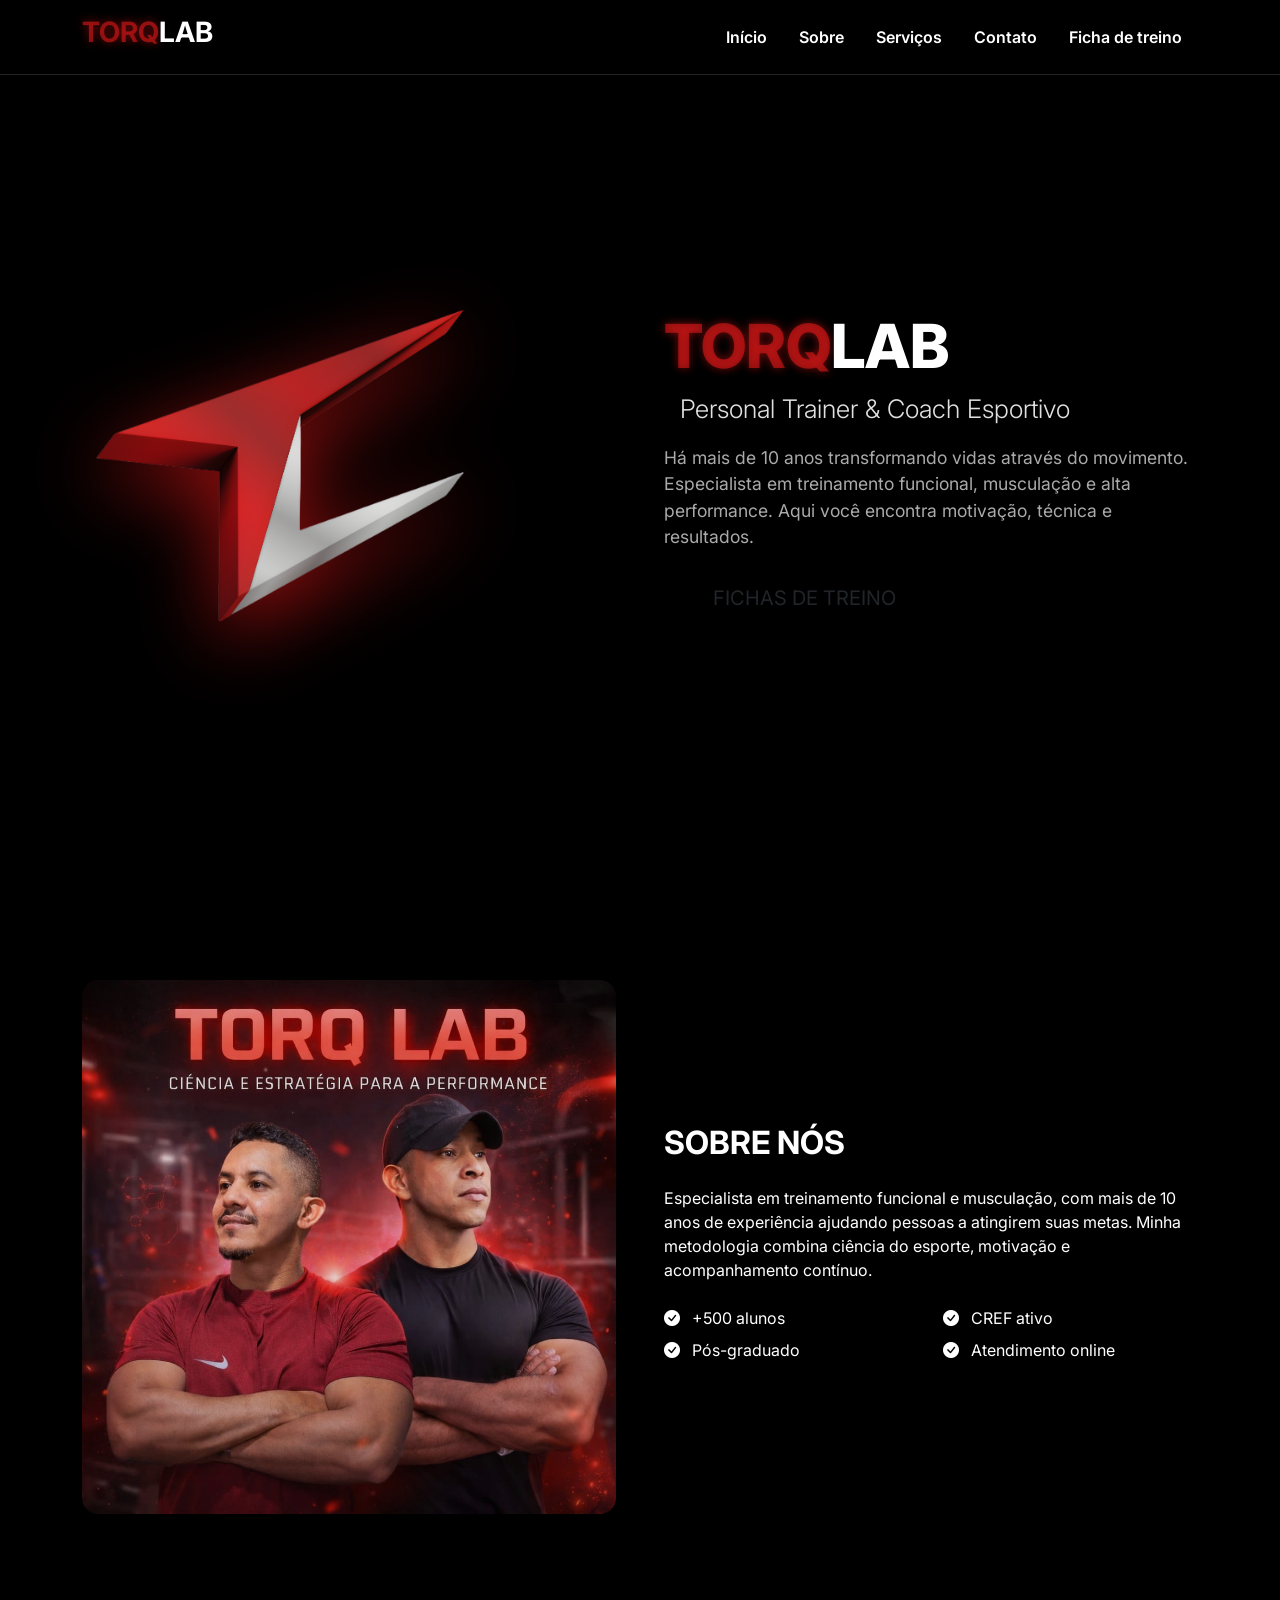
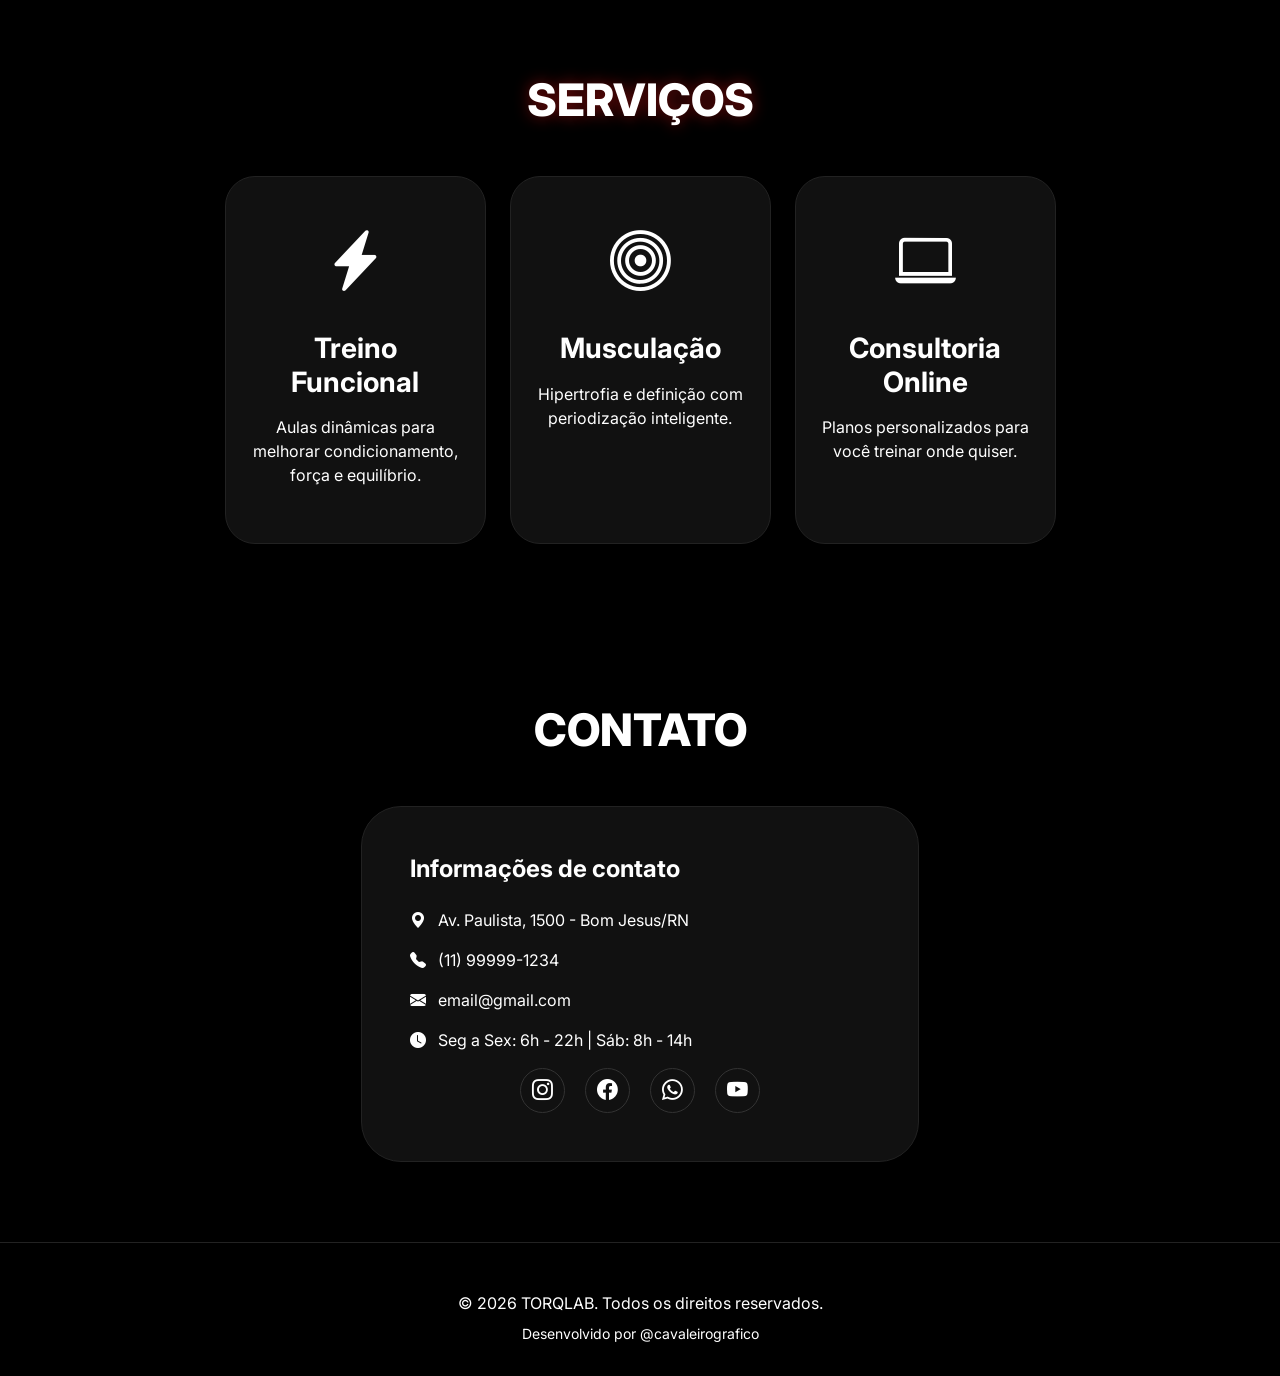
==== index.html @ caa06df1 "Aprimorando design" ====
<!DOCTYPE html>
<html lang="pt-BR">

<head>
  <meta charset="UTF-8">
  <meta name="viewport" content="width=device-width, initial-scale=1.0">
  <title>TORQ LAB | Ciêcia e estrategia para a peformance</title>

  <link rel="icon" href="logopng.png" type="image/png" />
  <link href="https://cdn.jsdelivr.net/npm/bootstrap@5.3.2/dist/css/bootstrap.min.css" rel="stylesheet" />
  <link rel="stylesheet" href="https://cdn.jsdelivr.net/npm/bootstrap-icons@1.10.0/font/bootstrap-icons.css">
  <link href="https://fonts.googleapis.com/css2?family=Inter:wght@400;600;700;800&display=swap" rel="stylesheet">
  <link rel="stylesheet" href="style.css">
</head>

<body>

  <!-- Navbar -->
  <nav class="navbar navbar-expand-lg fixed-top" data-bs-theme="dark">
    <div class="container">
      <h3 class="fw-bold" href="#"><span style="color:  rgba(255, 30, 30, 0.507); text-shadow: 0 0 10px rgba(255, 24, 24, 0.459);">TORQ</span>LAB</h3>
      <button class="navbar-toggler" type="button" data-bs-toggle="collapse" data-bs-target="#navbarNav" style="color: white;">
        <span class="navbar-toggler-icon"></span>
      </button>
      <div class="collapse navbar-collapse" id="navbarNav">
        <ul class="navbar-nav ms-auto">
          <li class="nav-item"><a class="nav-link" href="#home">Início</a></li>
          <li class="nav-item"><a class="nav-link" href="#sobre">Sobre</a></li>
          <li class="nav-item"><a class="nav-link" href="#servicos">Serviços</a></li>
          <li class="nav-item"><a class="nav-link" href="#contato">Contato</a></li>
          <li class="nav-item"><a class="nav-link" href="#Fichas">Ficha de treino</a></li>
        </ul>
      </div>
    </div>
  </nav>

  <!-- Header -->
  <section id="home" class="hero-personal">
    <div class="container">
      <div class="row align-items-center g-5">
        <div class="col-md-6 text-center text-md-start">
          <div class="foto-container">
            <img src="logopng.png" alt="Logo TorqLab" class="logo">
          </div>
        </div>
        <div class="col-md-6">
          <h1><span style="color:  rgba(255, 30, 30, 0.507); text-shadow: 0 0 10px rgba(255, 24, 24, 0.459);">TORQ</span>LAB</h1>
          <p class="lead">Personal Trainer & Coach Esportivo</p>
          <p class="bio">
            Há mais de 10 anos transformando vidas através do movimento.
            Especialista em treinamento funcional, musculação e alta performance.
            Aqui você encontra motivação, técnica e resultados.
          </p>
          <div class="d-flex flex-column flex-sm-row gap-3">
            <a href="#sobre" class="btn btn-vermelho btn-lg px-5 py-3">FICHAS DE TREINO</a>
          </div>
        </div>
      </div>
    </div>
  </section>

  <!-- Sobre -->
  <section id="sobre">
    <div class="container">
      <div class="row align-items-center g-5">
        <div class="col-md-6">
          <img
            src="personals.jpg"
            alt="Treino" class="img-fluid rounded-4" style="filter: brightness(0.9);">
        </div>
        <div class="col-md-6">
          <h2 class="fw-bold mb-4">SOBRE NÓS</h2>
          <p class="mb-4">Especialista em treinamento funcional e musculação, com mais de 10 anos de experiência
            ajudando pessoas a atingirem suas metas. Minha metodologia combina ciência do esporte, motivação e
            acompanhamento contínuo.</p>
          <div class="row">
            <div class="col-6 mb-2"><i class="bi bi-check-circle-fill text-vermelho me-2"></i> +500 alunos</div>
            <div class="col-6 mb-2"><i class="bi bi-check-circle-fill text-vermelho me-2"></i> CREF ativo</div>
            <div class="col-6 mb-2"><i class="bi bi-check-circle-fill text-vermelho me-2"></i> Pós-graduado</div>
            <div class="col-6 mb-2"><i class="bi bi-check-circle-fill text-vermelho me-2"></i> Atendimento online</div>
          </div>
        </div>
      </div>
    </div>
  </section>

  <!-- Serviços -->
  <section id="servicos">
    <div class="container">
      <h2 class="section-title" style="text-shadow: 0 0 15px rgba(255, 24, 24, 0.459);">SERVIÇOS</h2>
      <div class="row g-4 justify-content-center">
        <div class="col-md-6 col-lg-3">
          <div class="service-card">
            <div class="service-icon"><i class="bi bi-lightning-charge-fill"></i></div>
            <h3>Treino Funcional</h3>
            <p>Aulas dinâmicas para melhorar condicionamento, força e equilíbrio.</p>
          </div>
        </div>
        <div class="col-md-6 col-lg-3">
          <div class="service-card">
            <div class="service-icon"><i class="bi bi-bullseye"></i></div>
            <h3>Musculação</h3>
            <p>Hipertrofia e definição com periodização inteligente.</p>
          </div>
        </div>

        <div class="col-md-6 col-lg-3">
          <div class="service-card">
            <div class="service-icon"><i class="bi bi-laptop"></i></div>
            <h3>Consultoria Online</h3>
            <p>Planos personalizados para você treinar onde quiser.</p>
          </div>
        </div>
      </div>
    </div>
  </section>

  <!-- Contato -->
  <section id="contato">
    <div class="container">
      <h2 class="section-title">CONTATO</h2>
      <div class="col-lg-6 mx-auto">
        <div class="info-box">
          <h4 class="fw-bold mb-4">Informações de contato</h4>
          <p><i class="bi bi-geo-alt-fill me-2"></i> Av. Paulista, 1500 - Bom Jesus/RN</p>
          <p><i class="bi bi-telephone-fill me-2"></i> (11) 99999-1234</p>
          <p><i class="bi bi-envelope-fill me-2"></i> email@gmail.com</p>
          <p><i class="bi bi-clock-fill me-2"></i> Seg a Sex: 6h - 22h | Sáb: 8h - 14h</p>
          <div class="social-icons mx-auto text-center">
            <a href="#"><i class="bi bi-instagram"></i></a>
            <a href="#"><i class="bi bi-facebook"></i></a>
            <a href="#"><i class="bi bi-whatsapp"></i></a>
            <a href="#"><i class="bi bi-youtube"></i></a>
          </div>
        </div>
      </div>
    </div>
    </div>
  </section>

  <!-- Footer -->
  <footer>
    <div class="container text-center">
      <p class="mb-0">© 2026 TORQLAB. Todos os direitos reservados.</p>
      <p class="mt-2 small">Desenvolvido por @cavaleirografico</p>
    </div>
  </footer>

  <!-- Seta -->
  <button id="backToTop" title="Voltar ao topo"><i class="bi bi-arrow-up-short"></i></button>

  <script src="https://cdn.jsdelivr.net/npm/bootstrap@5.3.2/dist/js/bootstrap.bundle.min.js"></script>
  

  <script>
    // Seta
    const backToTop = document.getElementById('backToTop');
    window.addEventListener('scroll', () => {
      backToTop.style.display = window.scrollY > 300 ? 'flex' : 'none';
    });
    backToTop.addEventListener('click', () => {
      window.scrollTo({ top: 0, behavior: 'smooth' });
    });
  </script>
</body>

</html>
---- style.css ----
:root {
    --preto: #000000;
    --preto-fundo: #0a0a0a;
    --cinza-claro: #e0e0e0;
    --cinza-medio: #a0a0a0;
    --branco: #ffffff;
}

* {
    font-family: 'Inter', sans-serif;
}

body {
    background-color: var(--preto);
    color: var(--branco);
}


.bg-preto-fundo {
    background-color: var(--preto-fundo) !important;
}


.text-cinza {
    color: var(--cinza-claro) !important;
}

.btn-vermelho:hover {
    background-color: var(--vermelho-escuro);
    transform: translateY(-3px);
    box-shadow: 0 10px 20px rgba(225, 27, 27, 0.4);
}

.navbar {
    background-color: var(--preto);
    padding: 1rem 0;
    border-bottom: 1px solid #222;
}

.nav-link {
    color: var(--branco) !important;
    font-weight: 600;
    margin: 0 0.5rem;
    position: relative;
}

.nav-link {
    transition: all 0.3s ease !important;
}

.nav-link:not(.active):hover {
    background-color: rgba(255, 255, 255, 0.1) !important;
    opacity: 1 !important;
}

::-webkit-scrollbar {
    display: none;
  }

.navbar-toggler {
    border: 2px solid var(--vermelho);
    background-color: transparent;
}

.navbar-toggler-icon {
    filter: invert(1) brightness(100);
}

.hero-personal {
    background: var(--preto);
    min-height: 100vh;
    display: flex;
    align-items: center;
    padding: 120px 0 80px;
}

.foto-container {
    display: inline-block;
    padding: 6px;
    filter: drop-shadow(0 20px 40px rgba(255, 24, 24, 0.589));
}

.logo {
    width: 100%;
    max-width: 380px;
    height: auto;
    display: block;
    transition: transform 0.3s ease;
}

.logo:hover {
    transform: scale(1.02);
}

.hero-personal h1 {
    font-size: 3.8rem;
    font-weight: 800;
    line-height: 1.2;
}

.hero-personal .lead {
    font-size: 1.6rem;
    color: var(--cinza-claro);
    padding-left: 1rem;
}

.hero-personal .bio {
    color: #aaa;
    font-size: 1.1rem;
}

section {
    padding: 80px 0;
    background-color: var(--preto);
}

.section-title {
    font-size: 2.8rem;
    font-weight: 800;
    margin-bottom: 3rem;
    text-align: center;
    position: relative;
}

.service-card {
    background-color: #111;
    border: 1px solid #222;
    border-radius: 30px;
    padding: 2.5rem 1.5rem;
    transition: transform 0.3s, box-shadow 0.3s, border-color 0.3s;
    height: 100%;
    text-align: center;
}

.service-card:hover {
    transform: translateY(-10px);
    box-shadow: 0 20px 30px rgba(225, 27, 27, 0.2);
    border-color: var(--vermelho);
}

.service-icon {
    font-size: 3.8rem;
    margin-bottom: 1.5rem;
}

.service-card h3 {
    font-weight: 700;
    margin-bottom: 1rem;
}

.info-box {
    background-color: #111;
    border: 1px solid #222;
    border-radius: 40px;
    padding: 3rem;
    height: 100%;
}

footer {
    background-color: var(--preto);
    border-top: 1px solid #222;
    padding: 3rem 0 1rem;
}

.social-icons a {
    display: inline-flex;
    align-items: center;
    justify-content: center;
    width: 45px;
    height: 45px;
    background-color: #111;
    color: var(--branco);
    border-radius: 50%;
    margin: 0 0.5rem;
    font-size: 1.3rem;
    transition: all 0.3s;
    border: 1px solid #333;
}

.social-icons a:hover {
    background-color: var(--vermelho);
    border-color: var(--vermelho);
    transform: scale(1.1);
}

#backToTop {
    position: fixed;
    bottom: 30px;
    right: 30px;
    width: 50px;
    height: 50px;
    border-radius: 50%;
    background-color: var(--vermelho);
    color: var(--branco);
    border: none;
    font-size: 1.5rem;
    display: none;
    align-items: center;
    justify-content: center;
    cursor: pointer;
    z-index: 999;
    transition: opacity 0.3s, transform 0.3s;
    box-shadow: 0 4px 12px rgba(225, 27, 27, 0.4);
}

#backToTop:hover {
    transform: scale(1.1);
}

@media (max-width: 768px) {
    .hero-personal {
        padding: 100px 0 60px;
        text-align: center;
    }

    .hero-personal .lead {
        border-left: none;
        padding-left: 0;
        border-bottom: 2px solid var(--vermelho);
        padding-bottom: 0.5rem;
        display: inline-block;
    }

    .logo {
        max-width: 280px;
        margin: 0 auto;
    }

    .hero-personal h1 {
        font-size: 2.8rem;
    }
}
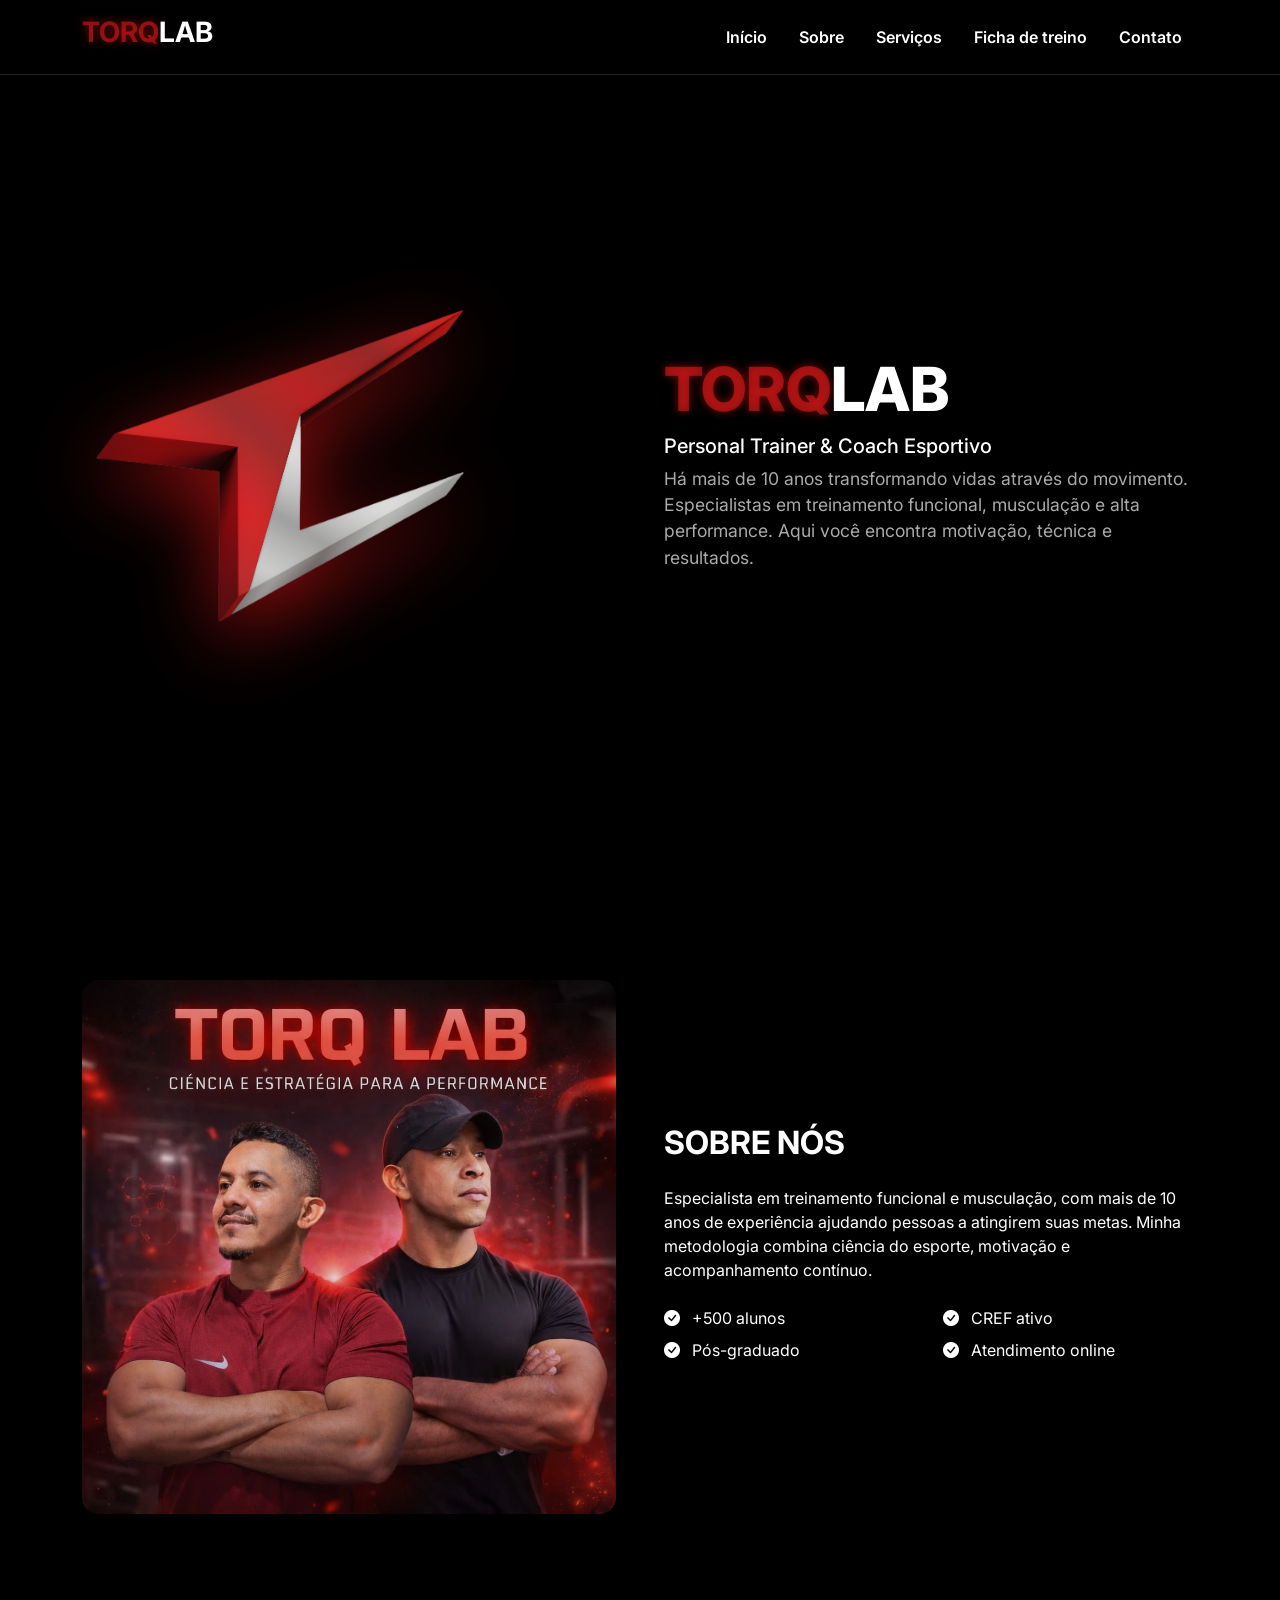
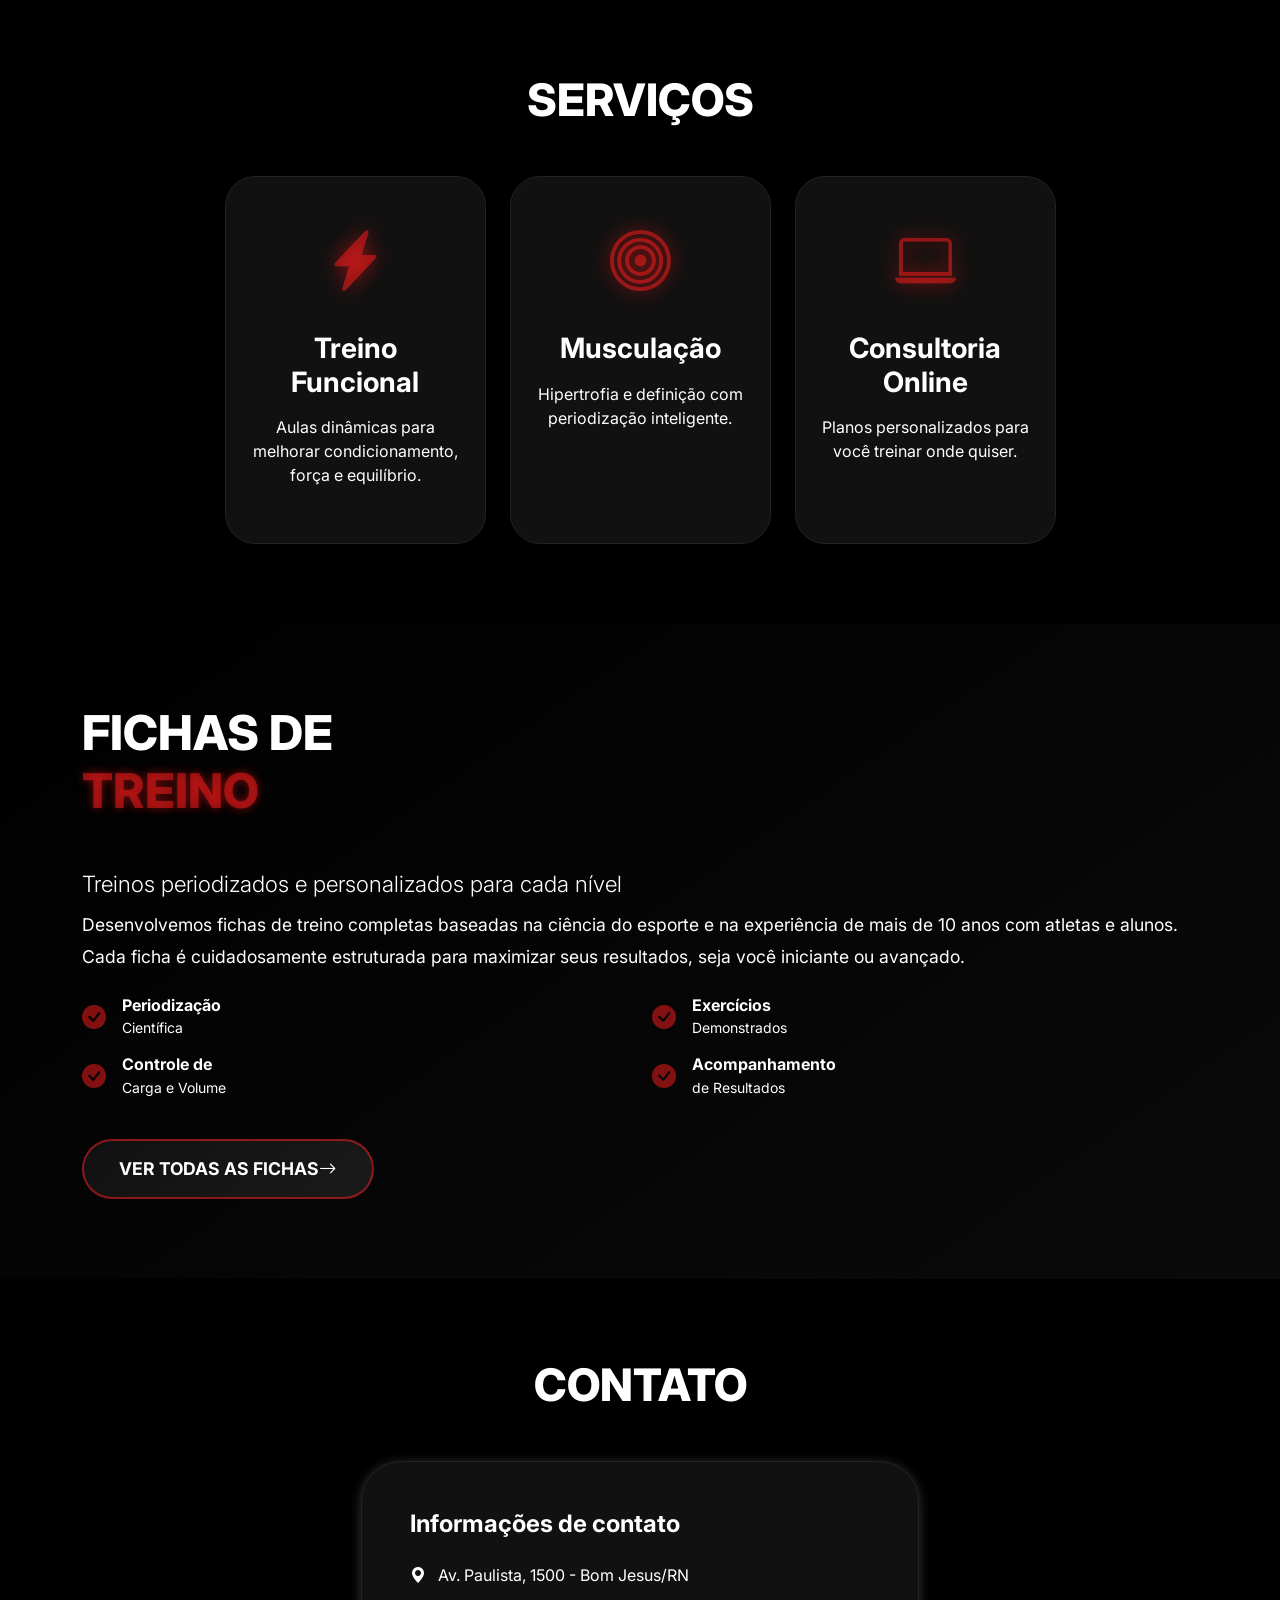
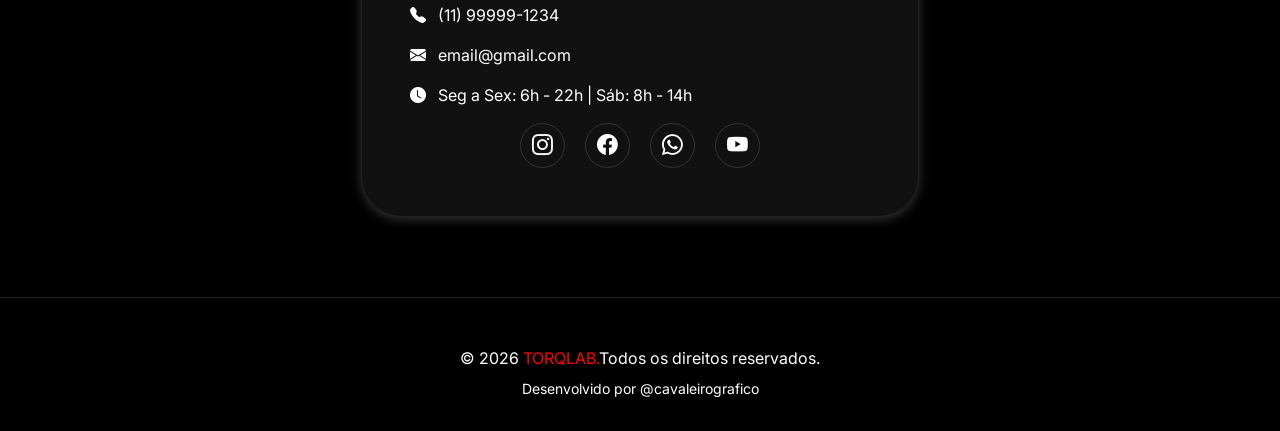
==== commit b79f96ab: "ajustes, melhorias e etc" ====
--- a/index.html
+++ b/index.html
@@ -6,7 +6,7 @@
   <meta name="viewport" content="width=device-width, initial-scale=1.0">
   <title>TORQ LAB | Ciêcia e estrategia para a peformance</title>
 
-  <link rel="icon" href="logopng.png" type="image/png" />
+  <link rel="icon" href="imgs/logo.png" type="image/png" />
   <link href="https://cdn.jsdelivr.net/npm/bootstrap@5.3.2/dist/css/bootstrap.min.css" rel="stylesheet" />
   <link rel="stylesheet" href="https://cdn.jsdelivr.net/npm/bootstrap-icons@1.10.0/font/bootstrap-icons.css">
   <link href="https://fonts.googleapis.com/css2?family=Inter:wght@400;600;700;800&display=swap" rel="stylesheet">
@@ -18,8 +18,9 @@
   <!-- Navbar -->
   <nav class="navbar navbar-expand-lg fixed-top" data-bs-theme="dark">
     <div class="container">
-      <h3 class="fw-bold" href="#"><span style="color:  rgba(255, 30, 30, 0.507); text-shadow: 0 0 10px rgba(255, 24, 24, 0.459);">TORQ</span>LAB</h3>
-      <button class="navbar-toggler" type="button" data-bs-toggle="collapse" data-bs-target="#navbarNav" style="color: white;">
+      <a class="fw-bold text-decoration-none text-white h3" href="index.html"><span
+          style="color:  rgba(255, 30, 30, 0.507); text-shadow: 0 0 10px rgba(255, 24, 24, 0.459);">TORQ</span>LAB</a>
+      <button class="navbar-toggler" type="button" data-bs-toggle="collapse" data-bs-target="#navbarNav">
         <span class="navbar-toggler-icon"></span>
       </button>
       <div class="collapse navbar-collapse" id="navbarNav">
@@ -27,8 +28,8 @@
           <li class="nav-item"><a class="nav-link" href="#home">Início</a></li>
           <li class="nav-item"><a class="nav-link" href="#sobre">Sobre</a></li>
           <li class="nav-item"><a class="nav-link" href="#servicos">Serviços</a></li>
+          <li class="nav-item"><a class="nav-link" href="#fichas">Ficha de treino</a></li>
           <li class="nav-item"><a class="nav-link" href="#contato">Contato</a></li>
-          <li class="nav-item"><a class="nav-link" href="#Fichas">Ficha de treino</a></li>
         </ul>
       </div>
     </div>
@@ -40,20 +41,19 @@
       <div class="row align-items-center g-5">
         <div class="col-md-6 text-center text-md-start">
           <div class="foto-container">
-            <img src="logopng.png" alt="Logo TorqLab" class="logo">
+            <img src="imgs/logo.png" alt="Logo TORQLAB" class="logo">
           </div>
         </div>
         <div class="col-md-6">
-          <h1><span style="color:  rgba(255, 30, 30, 0.507); text-shadow: 0 0 10px rgba(255, 24, 24, 0.459);">TORQ</span>LAB</h1>
-          <p class="lead">Personal Trainer & Coach Esportivo</p>
+          <h1><span
+              style="color:  rgba(255, 30, 30, 0.507); text-shadow: 0 0 10px rgba(255, 24, 24, 0.459);">TORQ</span>LAB
+          </h1>
+          <h5>Personal Trainer & Coach Esportivo</h5>
           <p class="bio">
             Há mais de 10 anos transformando vidas através do movimento.
-            Especialista em treinamento funcional, musculação e alta performance.
+            Especialistas em treinamento funcional, musculação e alta performance.
             Aqui você encontra motivação, técnica e resultados.
           </p>
-          <div class="d-flex flex-column flex-sm-row gap-3">
-            <a href="#sobre" class="btn btn-vermelho btn-lg px-5 py-3">FICHAS DE TREINO</a>
-          </div>
         </div>
       </div>
     </div>
@@ -64,9 +64,7 @@
     <div class="container">
       <div class="row align-items-center g-5">
         <div class="col-md-6">
-          <img
-            src="personals.jpg"
-            alt="Treino" class="img-fluid rounded-4" style="filter: brightness(0.9);">
+          <img src="imgs/personals.jpg" alt="Treino" class="img-fluid rounded-4" style="filter: brightness(0.9);">
         </div>
         <div class="col-md-6">
           <h2 class="fw-bold mb-4">SOBRE NÓS</h2>
@@ -87,7 +85,7 @@
   <!-- Serviços -->
   <section id="servicos">
     <div class="container">
-      <h2 class="section-title" style="text-shadow: 0 0 15px rgba(255, 24, 24, 0.459);">SERVIÇOS</h2>
+      <h2 class="section-title">SERVIÇOS</h2>
       <div class="row g-4 justify-content-center">
         <div class="col-md-6 col-lg-3">
           <div class="service-card">
@@ -110,6 +108,71 @@
             <h3>Consultoria Online</h3>
             <p>Planos personalizados para você treinar onde quiser.</p>
           </div>
+        </div>
+      </div>
+    </div>
+  </section>
+
+
+  <!-- Seção Fichas de Treino -->
+  <section id="fichas" style="background: linear-gradient(145deg, #000000, #0a0a0a);">
+    <div class="container">
+      <div class="row align-items-center g-5">
+        <div>
+          <h2 class="section-title text-start" style="font-size: 3.0rem;">FICHAS DE <br><span
+              style="color: rgba(255, 30, 30, 0.507); text-shadow: 0 0 10px rgba(255, 24, 24, 0.459);">TREINO</span>
+          </h2>
+          <p class="lead mb-2" style="color: #fff; font-size: 1.4rem;">Treinos periodizados e personalizados para cada
+            nível</p>
+          <p class="text-cinza mb-4" style="font-size: 1.1rem; line-height: 1.8;">
+            Desenvolvemos fichas de treino completas baseadas na ciência do esporte e na experiência de mais de 10 anos
+            com atletas e alunos. Cada ficha é cuidadosamente estruturada para maximizar seus resultados, seja você
+            iniciante ou avançado.
+          </p>
+
+          <div class="row mb-4">
+            <div class="col-6">
+              <div class="d-flex align-items-center mb-3">
+                <i class="bi bi-check-circle-fill me-3" style="color: rgba(255, 30, 30, 0.507); font-size: 1.5rem;"></i>
+                <div>
+                  <h6 class="fw-bold mb-0">Periodização</h6>
+                  <small class="text-cinza">Científica</small>
+                </div>
+              </div>
+            </div>
+            <div class="col-6">
+              <div class="d-flex align-items-center mb-3">
+                <i class="bi bi-check-circle-fill me-3" style="color: rgba(255, 30, 30, 0.507); font-size: 1.5rem;"></i>
+                <div>
+                  <h6 class="fw-bold mb-0">Exercícios</h6>
+                  <small class="text-cinza">Demonstrados</small>
+                </div>
+              </div>
+            </div>
+            <div class="col-6">
+              <div class="d-flex align-items-center mb-3">
+                <i class="bi bi-check-circle-fill me-3" style="color: rgba(255, 30, 30, 0.507); font-size: 1.5rem;"></i>
+                <div>
+                  <h6 class="fw-bold mb-0">Controle de</h6>
+                  <small class="text-cinza">Carga e Volume</small>
+                </div>
+              </div>
+            </div>
+            <div class="col-6">
+              <div class="d-flex align-items-center mb-3">
+                <i class="bi bi-check-circle-fill me-3" style="color: rgba(255, 30, 30, 0.507); font-size: 1.5rem;"></i>
+                <div>
+                  <h6 class="fw-bold mb-0">Acompanhamento</h6>
+                  <small class="text-cinza">de Resultados</small>
+                </div>
+              </div>
+            </div>
+          </div>
+
+          <a href="fichas.html" class="btn-ficha-intro">
+            <span>VER TODAS AS FICHAS</span>
+            <i class="bi bi-arrow-right"></i>
+          </a>
         </div>
       </div>
     </div>
@@ -141,7 +204,7 @@
   <!-- Footer -->
   <footer>
     <div class="container text-center">
-      <p class="mb-0">© 2026 TORQLAB. Todos os direitos reservados.</p>
+      <p class="mb-0">© 2026 <span style="color: red;">TORQLAB.</span>Todos os direitos reservados.</p>
       <p class="mt-2 small">Desenvolvido por @cavaleirografico</p>
     </div>
   </footer>
@@ -150,7 +213,7 @@
   <button id="backToTop" title="Voltar ao topo"><i class="bi bi-arrow-up-short"></i></button>
 
   <script src="https://cdn.jsdelivr.net/npm/bootstrap@5.3.2/dist/js/bootstrap.bundle.min.js"></script>
-  
+
 
   <script>
     // Seta
--- a/style.css
+++ b/style.css
@@ -10,25 +10,13 @@
     font-family: 'Inter', sans-serif;
 }
 
+::-webkit-scrollbar {
+    display: none;
+}
+
 body {
     background-color: var(--preto);
     color: var(--branco);
-}
-
-
-.bg-preto-fundo {
-    background-color: var(--preto-fundo) !important;
-}
-
-
-.text-cinza {
-    color: var(--cinza-claro) !important;
-}
-
-.btn-vermelho:hover {
-    background-color: var(--vermelho-escuro);
-    transform: translateY(-3px);
-    box-shadow: 0 10px 20px rgba(225, 27, 27, 0.4);
 }
 
 .navbar {
@@ -49,21 +37,12 @@
 }
 
 .nav-link:not(.active):hover {
-    background-color: rgba(255, 255, 255, 0.1) !important;
+    color: rgba(255, 29, 29, 0.904) !important;
     opacity: 1 !important;
 }
 
-::-webkit-scrollbar {
-    display: none;
-  }
-
 .navbar-toggler {
-    border: 2px solid var(--vermelho);
     background-color: transparent;
-}
-
-.navbar-toggler-icon {
-    filter: invert(1) brightness(100);
 }
 
 .hero-personal {
@@ -141,6 +120,8 @@
 .service-icon {
     font-size: 3.8rem;
     margin-bottom: 1.5rem;
+    color: rgba(255, 30, 30, 0.507);
+    text-shadow: 0 0 20px rgba(255, 24, 24, 0.5);
 }
 
 .service-card h3 {
@@ -154,6 +135,7 @@
     border-radius: 40px;
     padding: 3rem;
     height: 100%;
+    box-shadow: 0 2px 12px rgba(252, 252, 252, 0.205);
 }
 
 footer {
@@ -178,8 +160,8 @@
 }
 
 .social-icons a:hover {
-    background-color: var(--vermelho);
-    border-color: var(--vermelho);
+    background-color: rgba(225, 27, 27, 0.4);
+    border-color: rgba(225, 27, 27, 0.4);
     transform: scale(1.1);
 }
 
@@ -207,6 +189,72 @@
     transform: scale(1.1);
 }
 
+.btn-ficha-intro {
+    display: inline-flex;
+    align-items: center;
+    justify-content: space-between;
+    background: linear-gradient(145deg, #111, #1a1a1a);
+    border: 2px solid rgba(255, 30, 30, 0.507);
+    color: white;
+    padding: 15px 35px;
+    border-radius: 60px;
+    font-weight: 700;
+    font-size: 1.1rem;
+    text-decoration: none;
+    transition: all 0.3s ease;
+    width: auto;
+    min-width: 250px;
+    position: relative;
+    z-index: 2;
+}
+
+.btn-ficha-intro:hover {
+    background: rgba(255, 30, 30, 0.507);
+    border-color: rgba(255, 30, 30, 0.507);
+    transform: translateY(-3px);
+    box-shadow: 0 10px 20px rgba(255, 24, 24, 0.3);
+    color: white;
+}
+
+.ficha-container {
+    background: linear-gradient(145deg, #111, #1a1a1a);
+    border-radius: 40px;
+    padding: 3rem;
+    border: 1px solid #222;
+}
+
+.exercicio-card {
+    background: #000;
+    border-radius: 20px;
+    padding: 1.5rem;
+    margin-bottom: 1rem;
+    border: 1px solid #222;
+    transition: all 0.3s ease;
+}
+
+.exercicio-card:hover {
+    border-color: rgba(255, 30, 30, 0.507);
+    transform: translateX(10px);
+}
+
+.dia-treino {
+    color: rgba(255, 30, 30, 0.807);
+    font-weight: 700;
+    font-size: 1.5rem;
+    margin-bottom: 1.5rem;
+    border-bottom: 2px solid #222;
+    padding-bottom: 0.5rem;
+}
+
+.page-header {
+    background: linear-gradient(145deg, #000, #0a0a0a);
+    padding: 150px 0 50px;
+    text-align: center;
+    border-bottom: 1px solid #222;
+}
+
+
+
 @media (max-width: 768px) {
     .hero-personal {
         padding: 100px 0 60px;
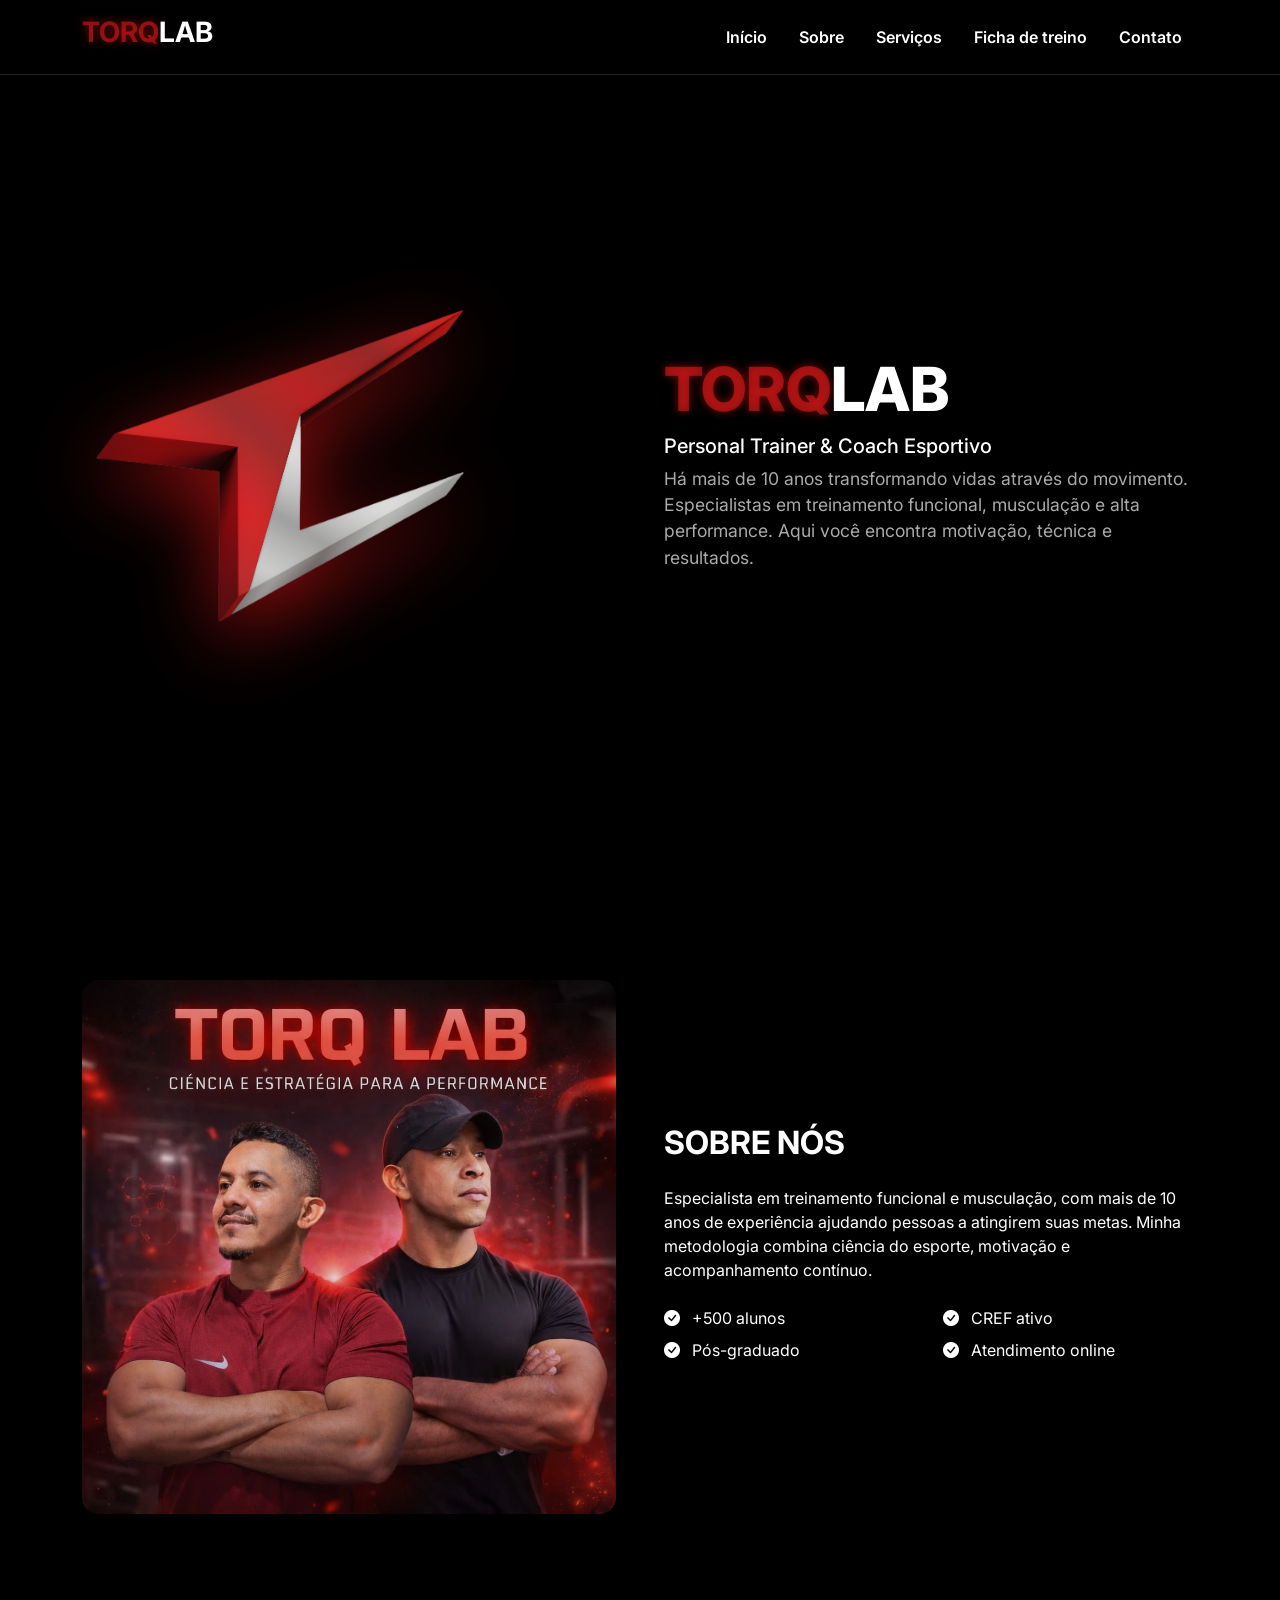
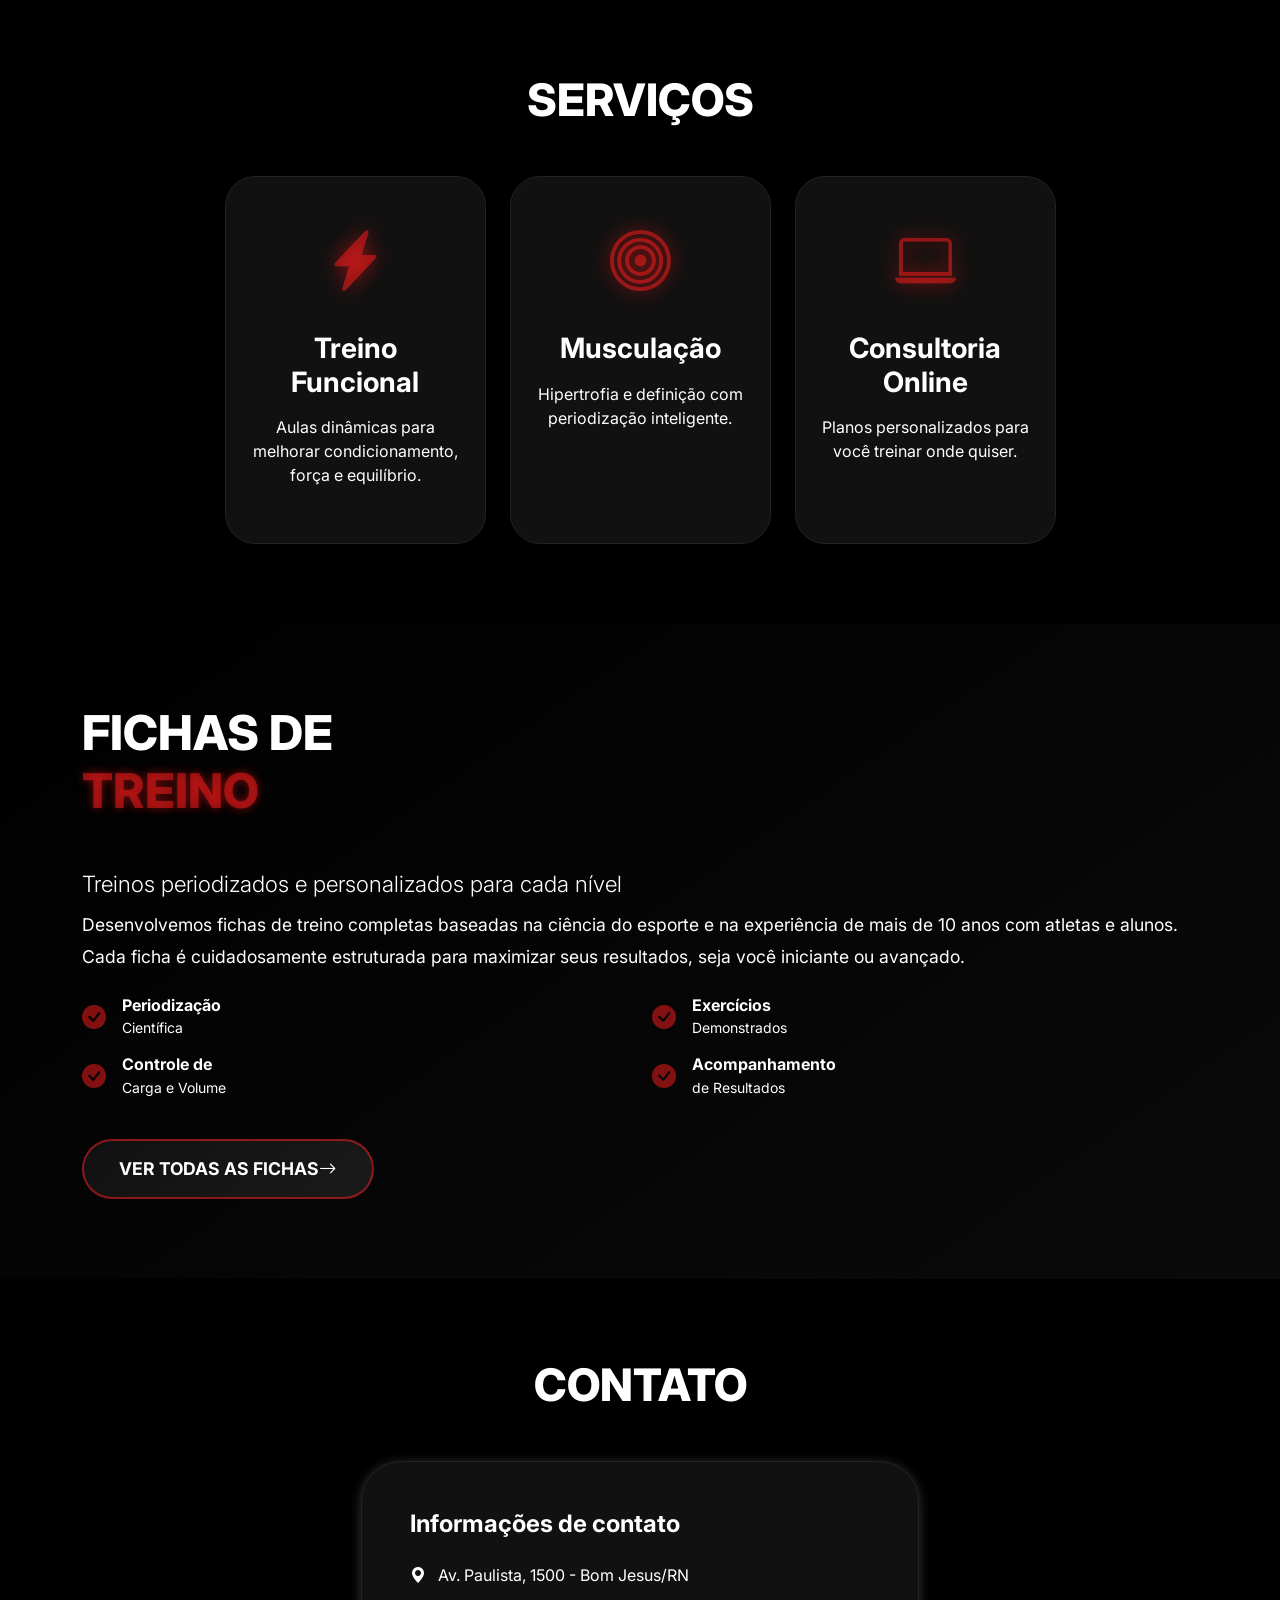
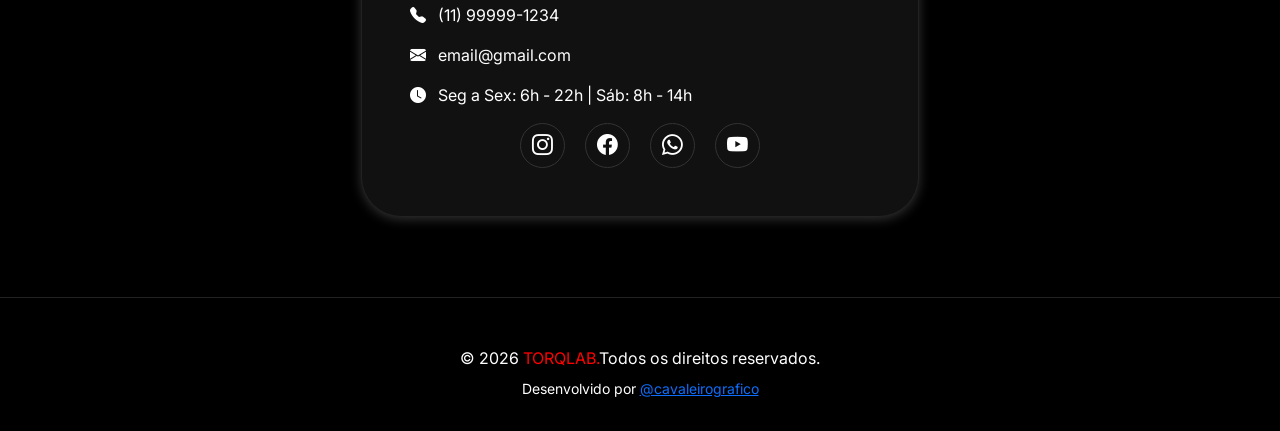
==== commit 7d9f0857: "Fix footer developer attribution link format" ====
--- a/index.html
+++ b/index.html
@@ -205,7 +205,8 @@
   <footer>
     <div class="container text-center">
       <p class="mb-0">© 2026 <span style="color: red;">TORQLAB.</span>Todos os direitos reservados.</p>
-      <p class="mt-2 small">Desenvolvido por @cavaleirografico</p>
+      <p class="mt-2 small">Desenvolvido por <a href="https://www.instagram.com/cavaleiro.grafico?igsh=MXFna2k3emRtOHdjaw==">@cavaleirografico
+    </a></p>
     </div>
   </footer>
 
@@ -227,4 +228,4 @@
   </script>
 </body>
 
-</html>+</html>
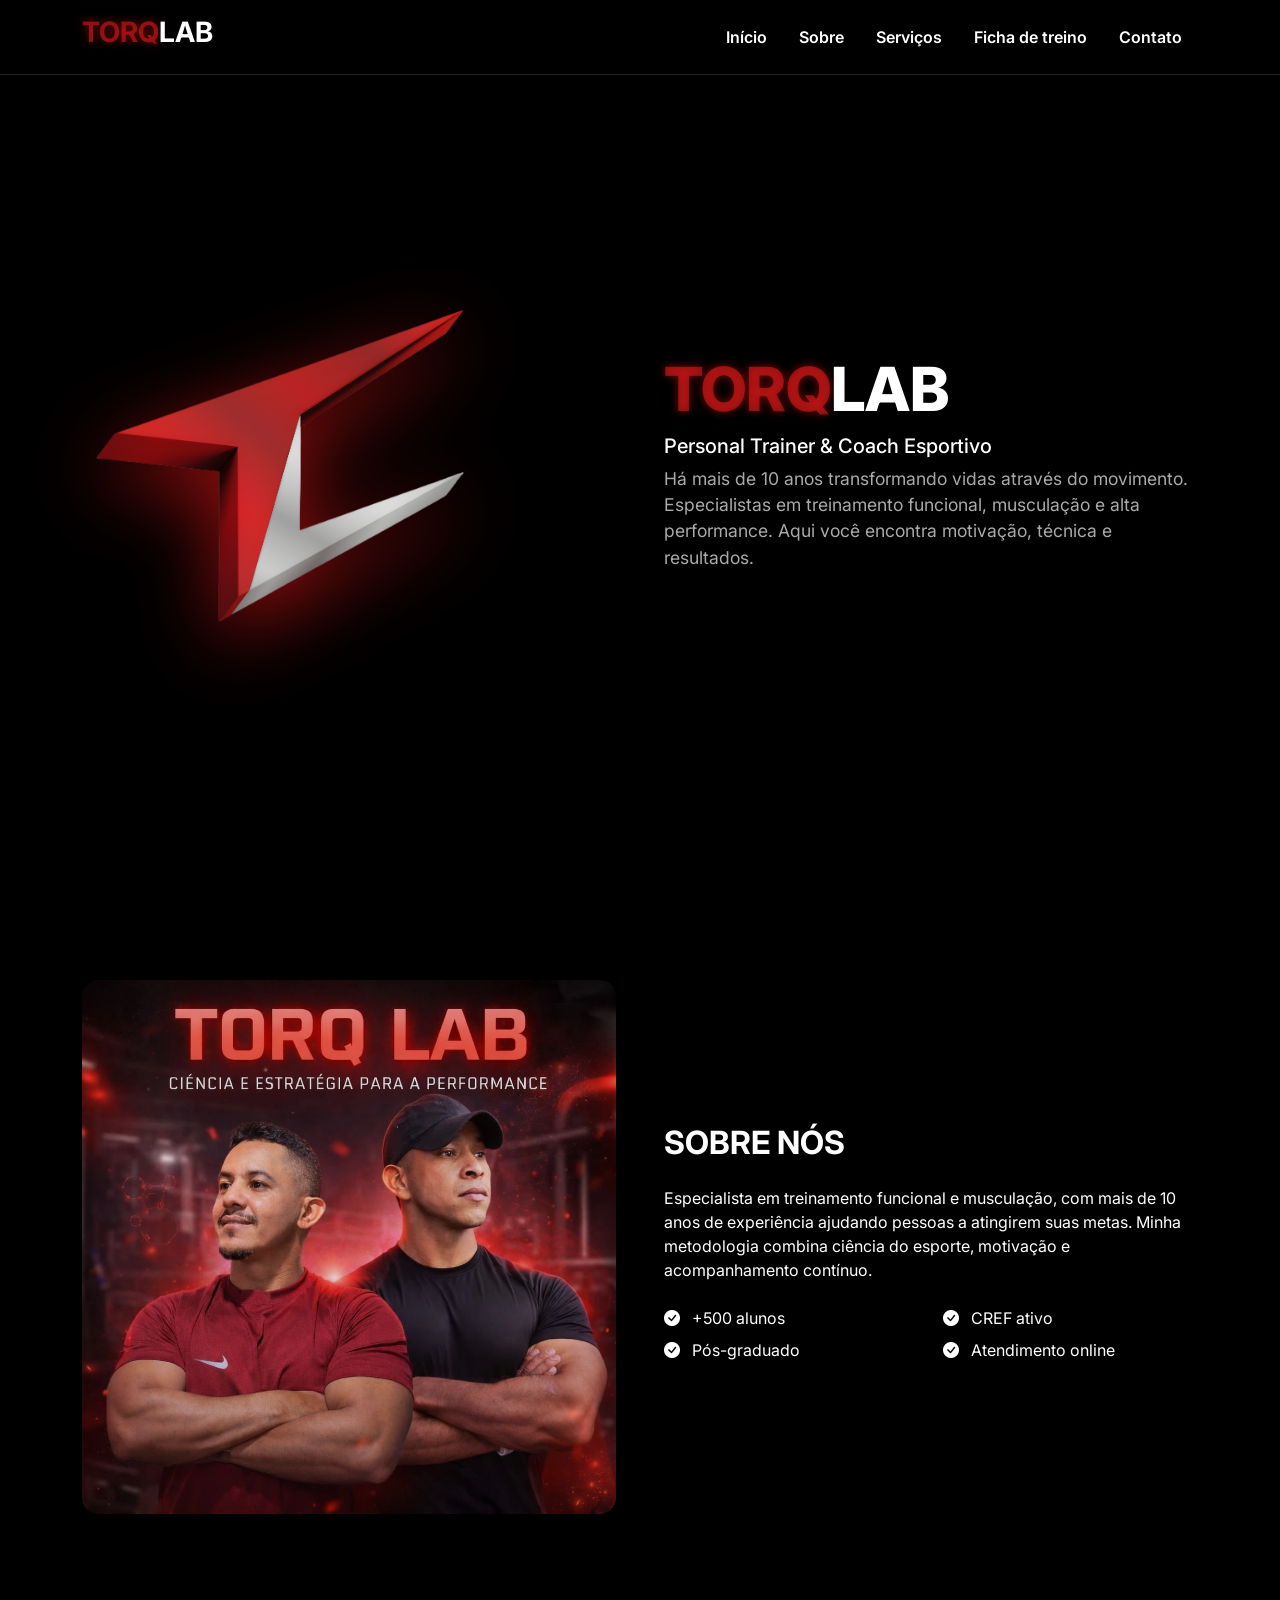
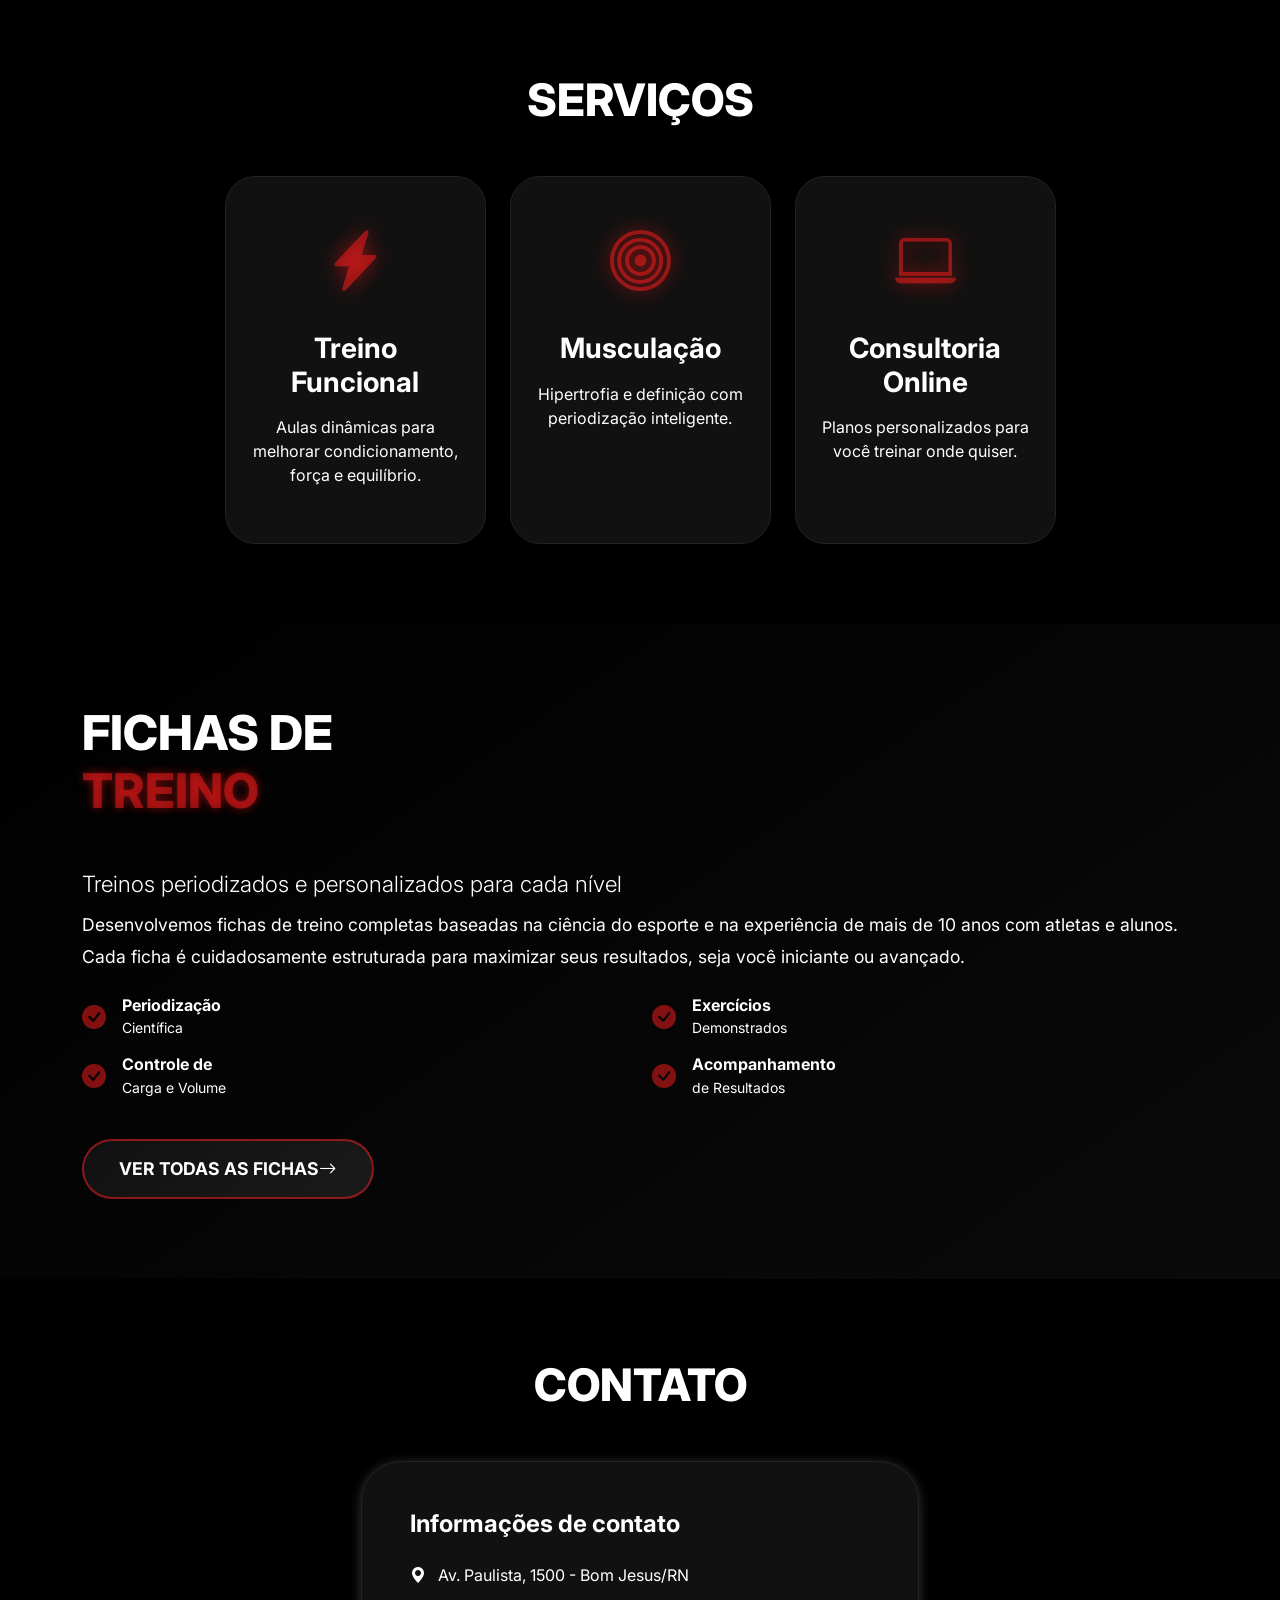
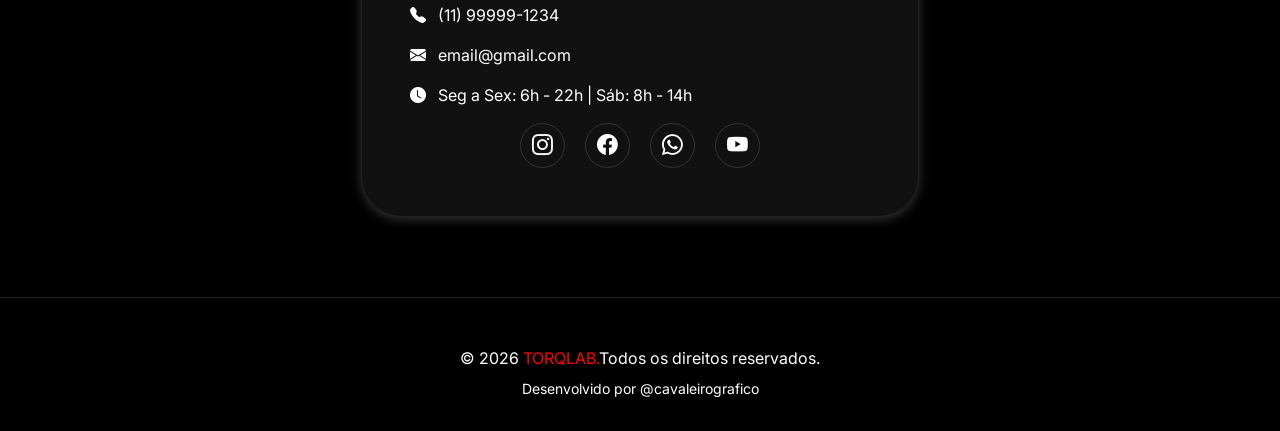
==== commit 49ce3afd: "Update social media links in index.html" ====
--- a/index.html
+++ b/index.html
@@ -190,10 +190,10 @@
           <p><i class="bi bi-envelope-fill me-2"></i> email@gmail.com</p>
           <p><i class="bi bi-clock-fill me-2"></i> Seg a Sex: 6h - 22h | Sáb: 8h - 14h</p>
           <div class="social-icons mx-auto text-center">
-            <a href="#"><i class="bi bi-instagram"></i></a>
-            <a href="#"><i class="bi bi-facebook"></i></a>
-            <a href="#"><i class="bi bi-whatsapp"></i></a>
-            <a href="#"><i class="bi bi-youtube"></i></a>
+            <a href=""><i class="bi bi-instagram"></i></a>
+            <a href=""><i class="bi bi-facebook"></i></a>
+            <a href=""><i class="bi bi-whatsapp"></i></a>
+            <a href=""><i class="bi bi-youtube"></i></a>
           </div>
         </div>
       </div>
@@ -205,7 +205,7 @@
   <footer>
     <div class="container text-center">
       <p class="mb-0">© 2026 <span style="color: red;">TORQLAB.</span>Todos os direitos reservados.</p>
-      <p class="mt-2 small">Desenvolvido por <a href="https://www.instagram.com/cavaleiro.grafico?igsh=MXFna2k3emRtOHdjaw==">@cavaleirografico
+      <p class="mt-2 small">Desenvolvido por <a  class="text-decoration-none text-white" href="https://www.instagram.com/cavaleiro.grafico?igsh=MXFna2k3emRtOHdjaw==">@cavaleirografico
     </a></p>
     </div>
   </footer>
